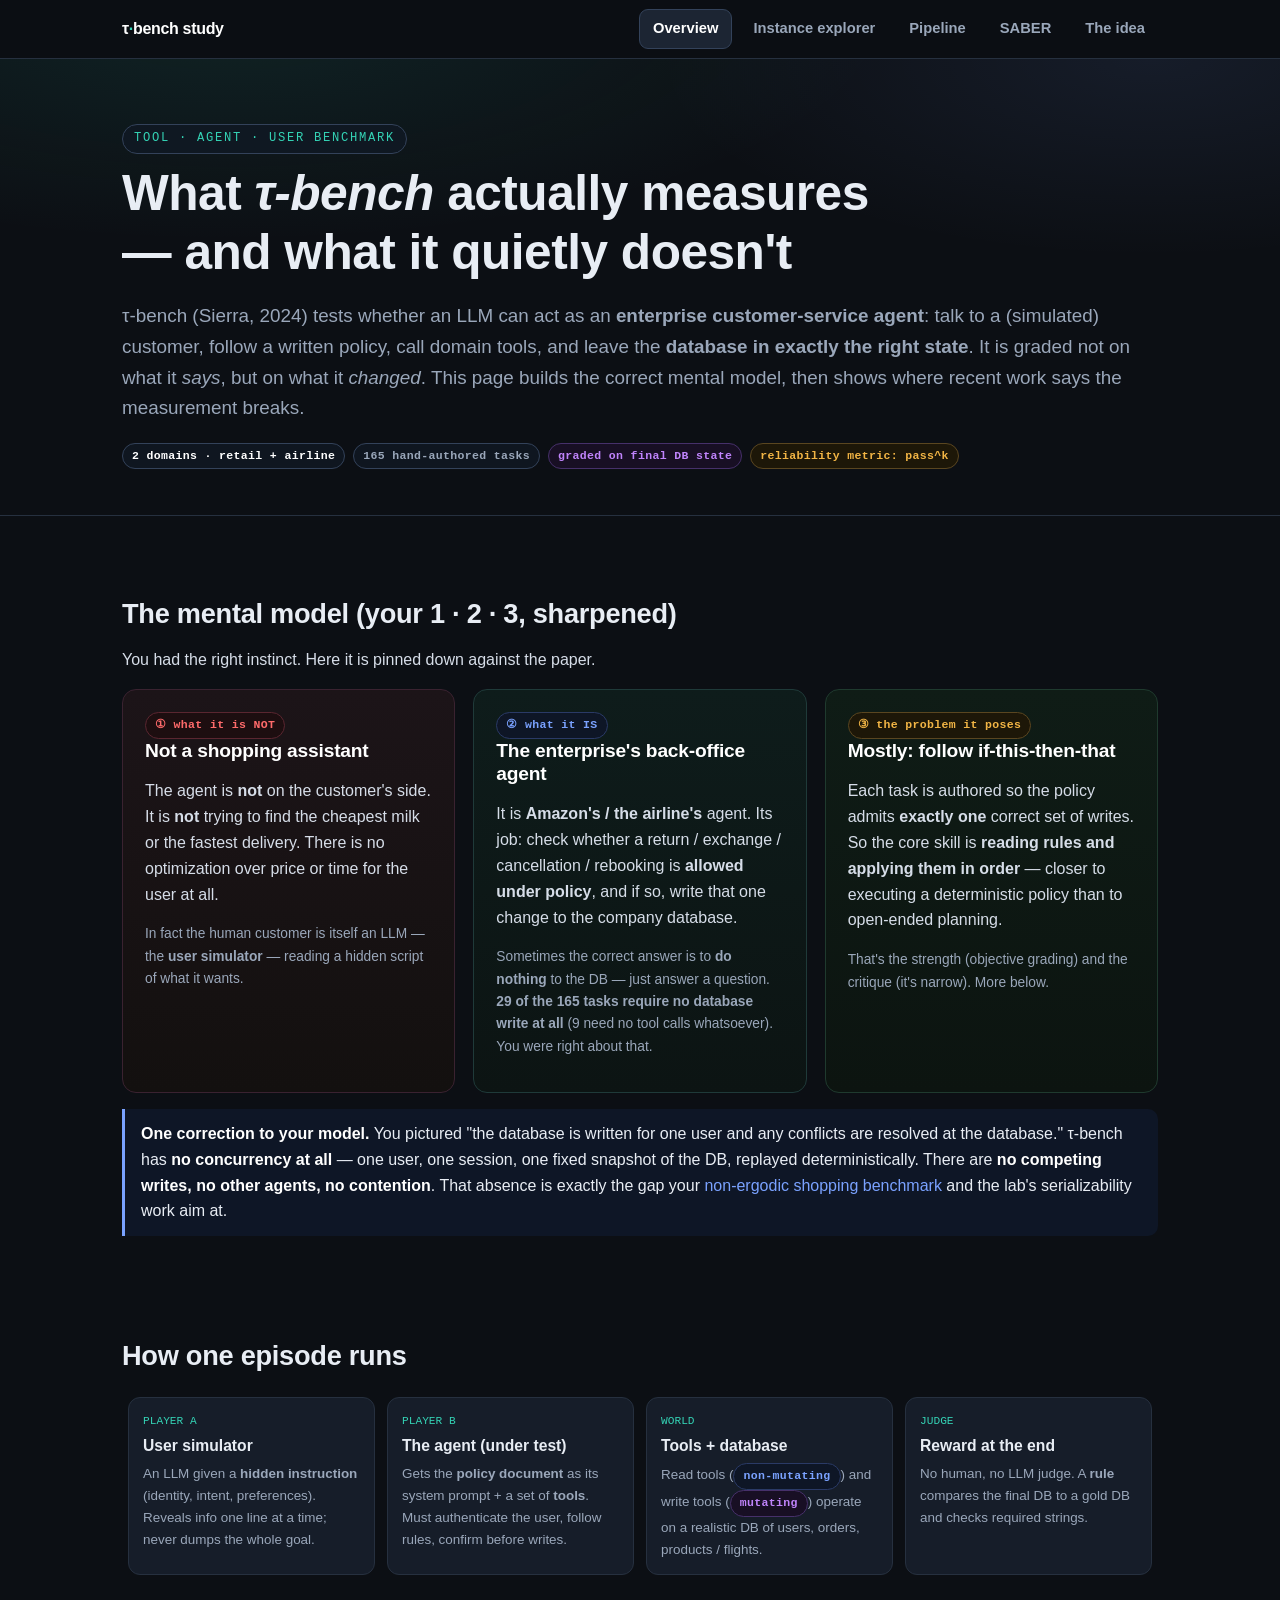
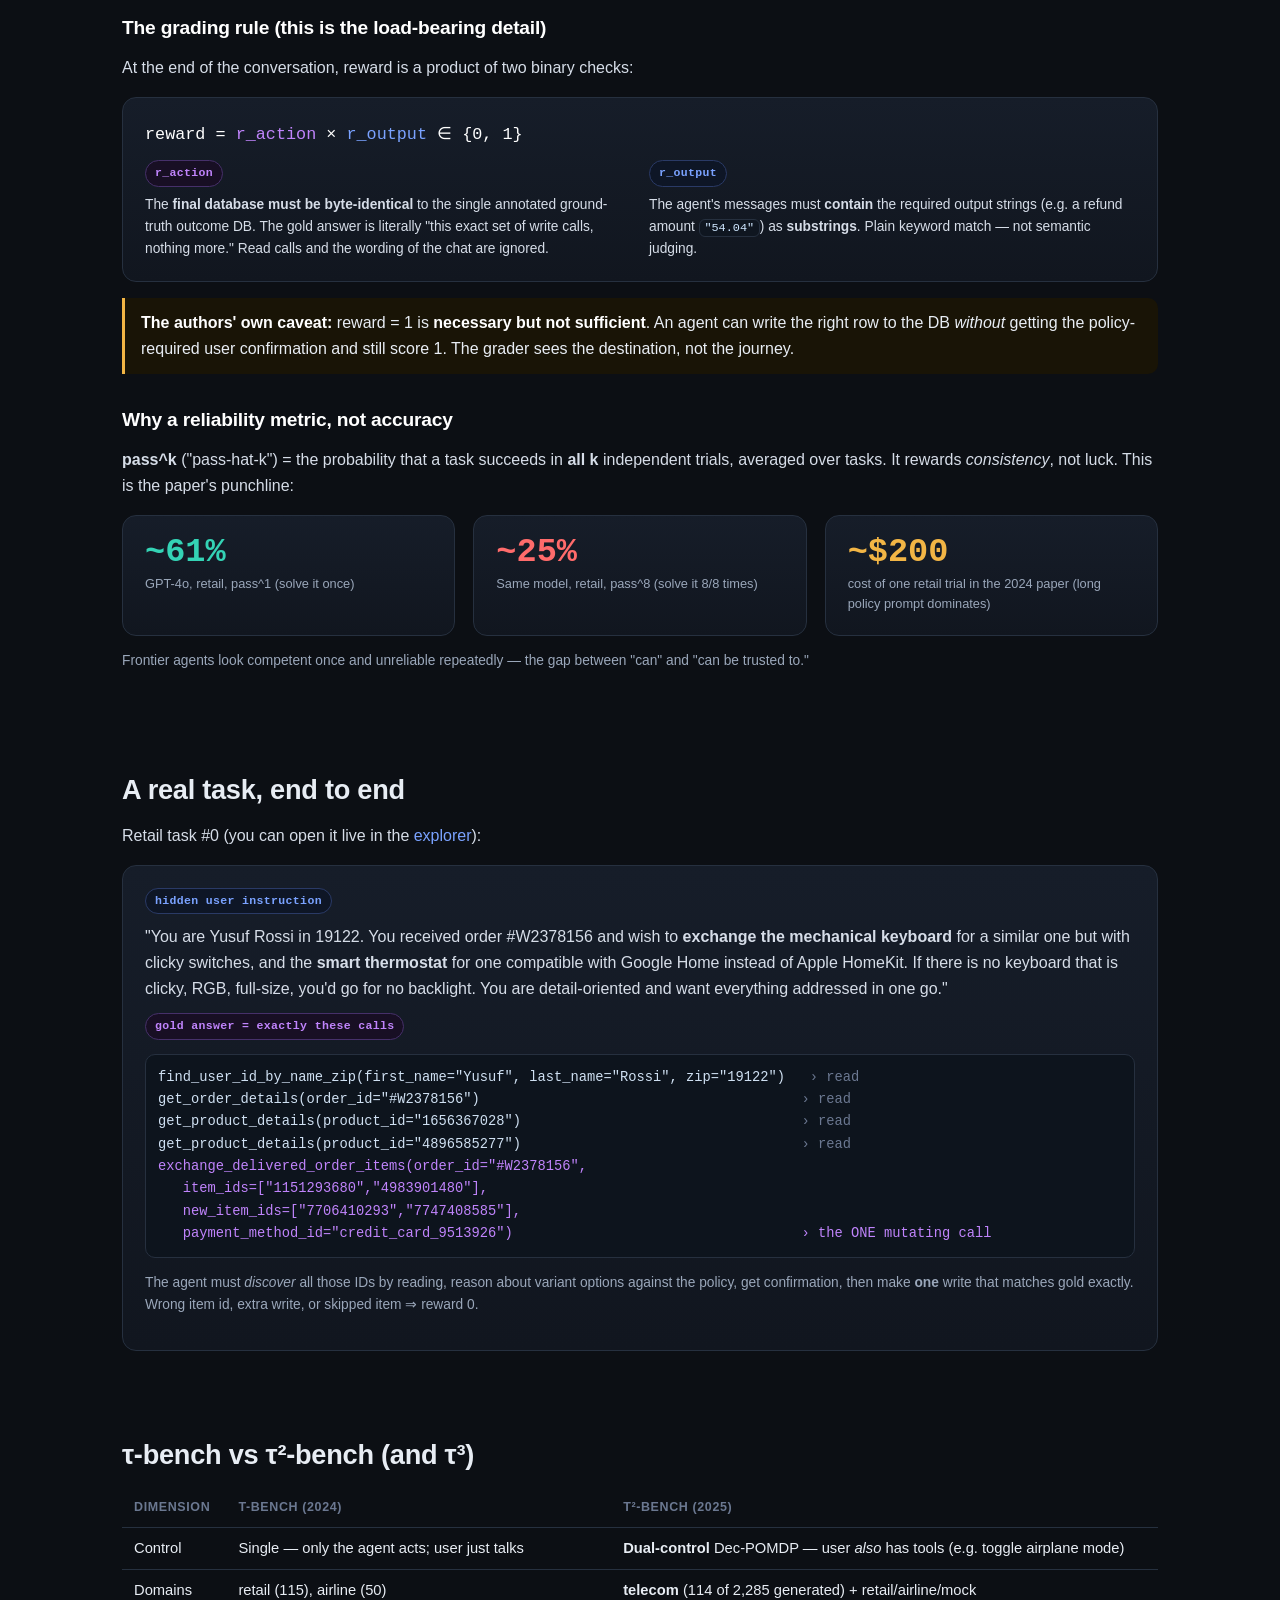
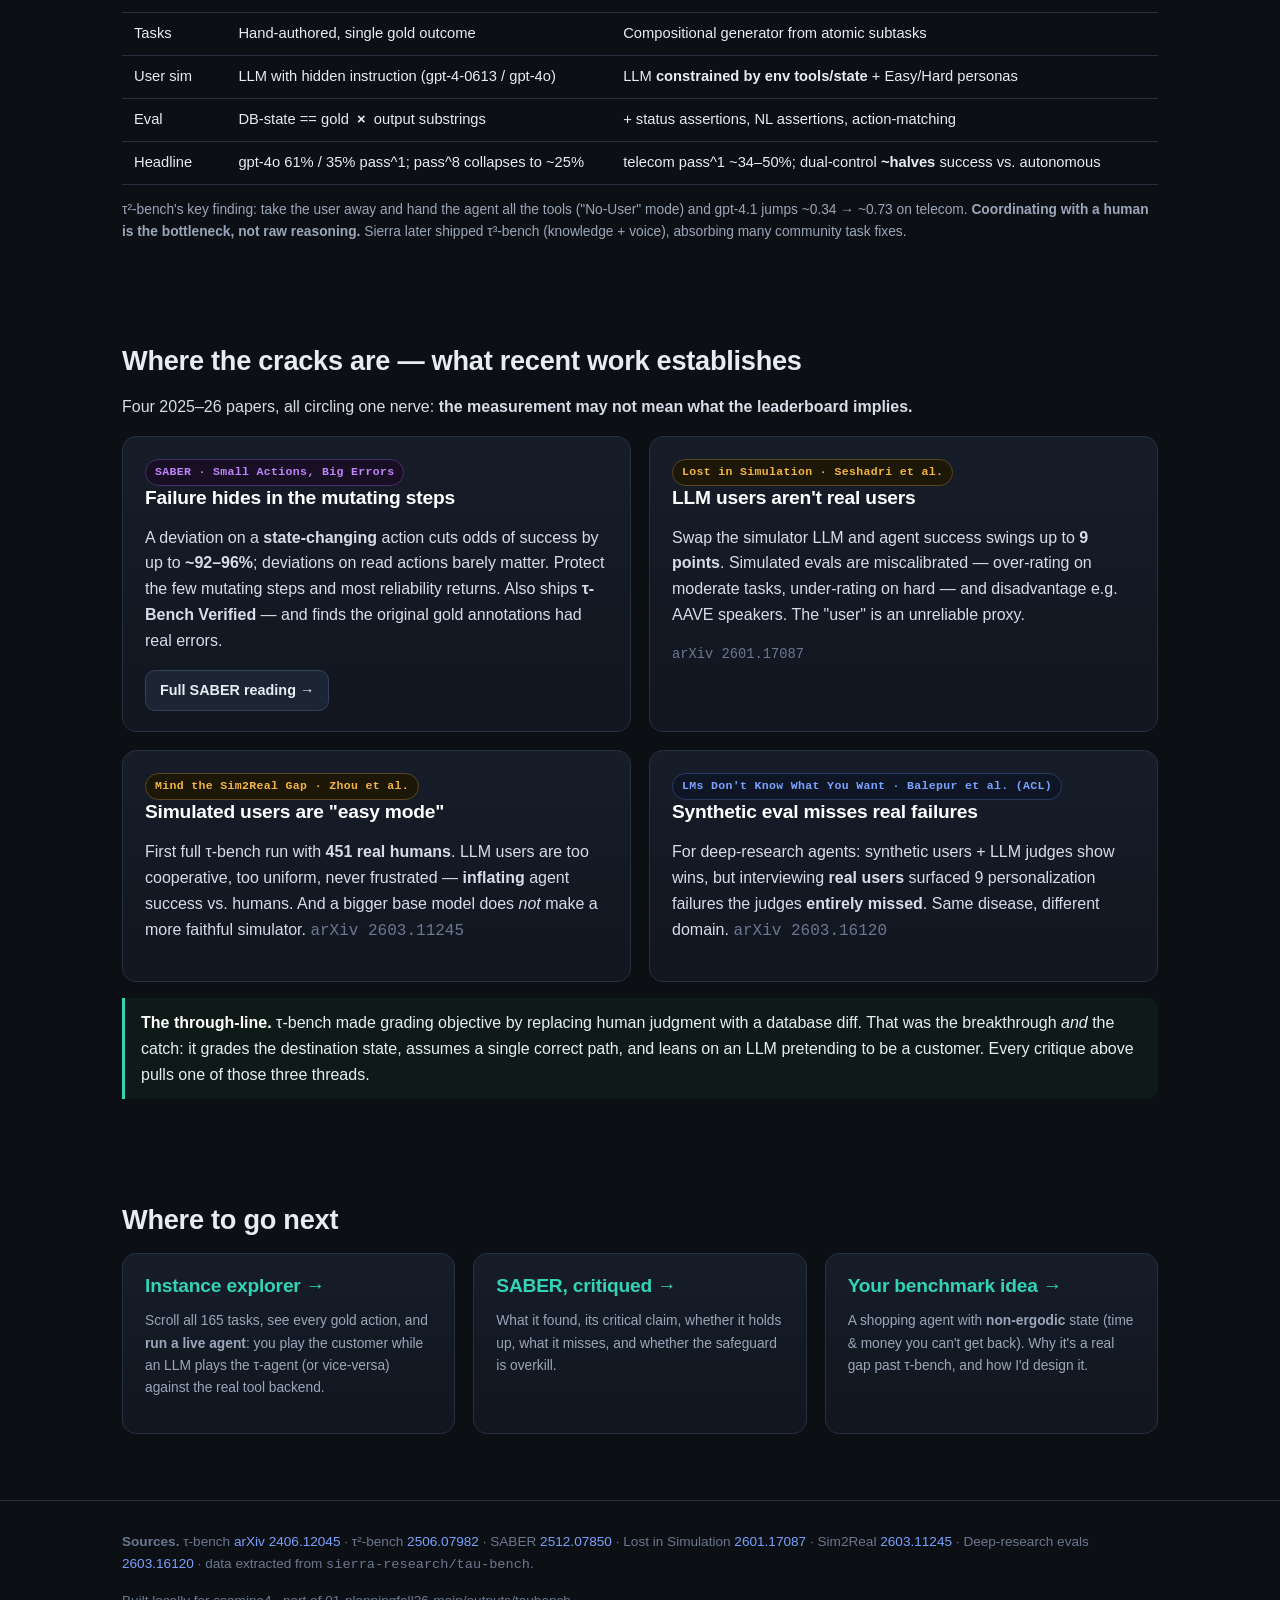
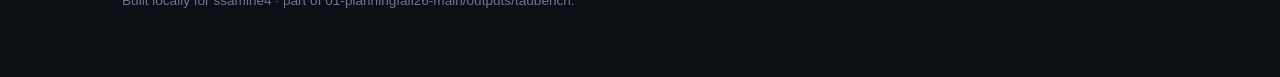
==== index.html @ e4a66155 "tau-bench study site: explainer, instance explorer, pipeline demo, SABER, idea" ====
<!doctype html>
<html lang="en">
<head>
<meta charset="utf-8">
<meta name="viewport" content="width=device-width,initial-scale=1">
<title>τ-bench, explained — Tool-Agent-User interaction</title>
<link rel="stylesheet" href="styles.css">
</head>
<body>
<nav class="top"><div class="wrap">
  <span class="brand">τ<b>·</b>bench study</span>
  <a class="tab active" href="index.html">Overview</a>
  <a class="tab" href="instances.html">Instance explorer</a>
  <a class="tab" href="pipeline.html">Pipeline</a>
  <a class="tab" href="saber.html">SABER</a>
  <a class="tab" href="idea.html">The idea</a>
</div></nav>

<header class="hero"><div class="wrap">
  <span class="kicker">Tool · Agent · User benchmark</span>
  <h1>What <span class="tau">τ-bench</span> actually measures<br>— and what it quietly doesn't</h1>
  <p class="lead">τ-bench (Sierra, 2024) tests whether an LLM can act as an <b>enterprise customer-service agent</b>:
  talk to a (simulated) customer, follow a written policy, call domain tools, and leave the
  <b>database in exactly the right state</b>. It is graded not on what it <em>says</em>, but on what it
  <em>changed</em>. This page builds the correct mental model, then shows where recent work says the
  measurement breaks.</p>
  <div class="pills">
    <span class="badge dom">2 domains · retail + airline</span>
    <span class="badge">165 hand-authored tasks</span>
    <span class="badge mut">graded on final DB state</span>
    <span class="badge warn">reliability metric: pass^k</span>
  </div>
</div></header>

<main class="wrap">

<!-- ============ MENTAL MODEL ============ -->
<section>
<h2>The mental model (your 1 · 2 · 3, sharpened)</h2>
<p>You had the right instinct. Here it is pinned down against the paper.</p>

<div class="grid g3">
  <div class="card tint-bad">
    <span class="badge bad">① what it is NOT</span>
    <h3>Not a shopping assistant</h3>
    <p>The agent is <b>not</b> on the customer's side. It is <b>not</b> trying to find the cheapest milk
    or the fastest delivery. There is no optimization over price or time for the user at all.</p>
    <p class="small muted">In fact the human customer is itself an LLM — the <b>user simulator</b> — reading a
    hidden script of what it wants.</p>
  </div>
  <div class="card tint-acc">
    <span class="badge read">② what it IS</span>
    <h3>The enterprise's back-office agent</h3>
    <p>It is <b>Amazon's / the airline's</b> agent. Its job: check whether a return / exchange / cancellation /
    rebooking is <b>allowed under policy</b>, and if so, write that one change to the company database.</p>
    <p class="small muted">Sometimes the correct answer is to <b>do nothing</b> to the DB — just answer a
    question. <b>29 of the 165 tasks require no database write at all</b> (9 need no tool calls whatsoever).
    You were right about that.</p>
  </div>
  <div class="card tint-good">
    <span class="badge warn">③ the problem it poses</span>
    <h3>Mostly: follow if-this-then-that</h3>
    <p>Each task is authored so the policy admits <b>exactly one</b> correct set of writes. So the core
    skill is <b>reading rules and applying them in order</b> — closer to executing a deterministic
    policy than to open-ended planning.</p>
    <p class="small muted">That's the strength (objective grading) and the critique (it's narrow). More below.</p>
  </div>
</div>

<div class="note blue">
  <b>One correction to your model.</b> You pictured "the database is written for one user and any conflicts
  are resolved at the database." τ-bench has <b>no concurrency at all</b> — one user, one session, one
  fixed snapshot of the DB, replayed deterministically. There are <b>no competing writes, no other agents,
  no contention</b>. That absence is exactly the gap your <a href="idea.html">non-ergodic shopping benchmark</a>
  and the lab's serializability work aim at.
</div>
</section>

<!-- ============ HOW IT WORKS ============ -->
<section>
<h2>How one episode runs</h2>
<div class="flow">
  <div class="step"><div class="n">PLAYER A</div><h4>User simulator</h4>
    <p>An LLM given a <b>hidden instruction</b> (identity, intent, preferences). Reveals info one line at a
    time; never dumps the whole goal.</p></div>
  <div class="step"><div class="n">PLAYER B</div><h4>The agent (under test)</h4>
    <p>Gets the <b>policy document</b> as its system prompt + a set of <b>tools</b>. Must authenticate the
    user, follow rules, confirm before writes.</p></div>
  <div class="step"><div class="n">WORLD</div><h4>Tools + database</h4>
    <p>Read tools (<span class="badge read">non-mutating</span>) and write tools
    (<span class="badge mut">mutating</span>) operate on a realistic DB of users, orders, products / flights.</p></div>
  <div class="step"><div class="n">JUDGE</div><h4>Reward at the end</h4>
    <p>No human, no LLM judge. A <b>rule</b> compares the final DB to a gold DB and checks required strings.</p></div>
</div>

<h3>The grading rule (this is the load-bearing detail)</h3>
<p>At the end of the conversation, reward is a product of two binary checks:</p>
<div class="card" style="margin:14px 0">
  <p class="mono" style="font-size:1.05rem;color:#fff;margin:.2em 0">
    reward&nbsp;=&nbsp;<span style="color:var(--mut)">r_action</span>&nbsp;×&nbsp;<span style="color:var(--acc2)">r_output</span>&nbsp;∈&nbsp;{0,&nbsp;1}</p>
  <div class="grid g2" style="margin-top:10px">
    <div><span class="badge mut">r_action</span><p class="small" style="margin:.5em 0 0">The <b>final database must be byte-identical</b> to the single annotated
      ground-truth outcome DB. The gold answer is literally "this exact set of write calls, nothing more."
      Read calls and the wording of the chat are ignored.</p></div>
    <div><span class="badge read">r_output</span><p class="small" style="margin:.5em 0 0">The agent's messages must <b>contain</b> the required output strings
      (e.g. a refund amount <code>"54.04"</code>) as <b>substrings</b>. Plain keyword match — not semantic judging.</p></div>
  </div>
</div>
<div class="note warn"><b>The authors' own caveat:</b> reward&nbsp;=&nbsp;1 is <b>necessary but not sufficient</b>.
An agent can write the right row to the DB <em>without</em> getting the policy-required user confirmation and
still score 1. The grader sees the destination, not the journey.</div>

<h3>Why a reliability metric, not accuracy</h3>
<p><b>pass^k</b> ("pass-hat-k") = the probability that a task succeeds in <b>all k</b> independent trials,
averaged over tasks. It rewards <em>consistency</em>, not luck. This is the paper's punchline:</p>
<div class="grid g3">
  <div class="card"><div class="stat acc">~61%</div><div class="stat-l">GPT-4o, retail, pass^1 (solve it once)</div></div>
  <div class="card"><div class="stat bad">~25%</div><div class="stat-l">Same model, retail, pass^8 (solve it 8/8 times)</div></div>
  <div class="card"><div class="stat warn">~$200</div><div class="stat-l">cost of one retail trial in the 2024 paper (long policy prompt dominates)</div></div>
</div>
<p class="small muted">Frontier agents look competent once and unreliable repeatedly — the gap between
"can" and "can be trusted to."</p>
</section>

<!-- ============ WORKED EXAMPLE ============ -->
<section>
<h2>A real task, end to end</h2>
<p>Retail task #0 (you can open it live in the <a href="instances.html">explorer</a>):</p>
<div class="card">
  <span class="badge read">hidden user instruction</span>
  <p style="margin:.6em 0">"You are Yusuf Rossi in 19122. You received order #W2378156 and wish to <b>exchange the mechanical
  keyboard</b> for a similar one but with clicky switches, and the <b>smart thermostat</b> for one compatible
  with Google Home instead of Apple HomeKit. If there is no keyboard that is clicky, RGB, full-size, you'd go
  for no backlight. You are detail-oriented and want everything addressed in one go."</p>
  <span class="badge mut">gold answer = exactly these calls</span>
  <pre class="mono small" style="background:#0d141d;border:1px solid var(--line);border-radius:10px;padding:12px;overflow:auto;color:#cfe0f2">find_user_id_by_name_zip(first_name="Yusuf", last_name="Rossi", zip="19122")   <span class="faint">› read</span>
get_order_details(order_id="#W2378156")                                       <span class="faint">› read</span>
get_product_details(product_id="1656367028")                                  <span class="faint">› read</span>
get_product_details(product_id="4896585277")                                  <span class="faint">› read</span>
<span style="color:var(--mut)">exchange_delivered_order_items(order_id="#W2378156",
   item_ids=["1151293680","4983901480"],
   new_item_ids=["7706410293","7747408585"],
   payment_method_id="credit_card_9513926")                                   › the ONE mutating call</span></pre>
  <p class="small muted">The agent must <em>discover</em> all those IDs by reading, reason about variant
  options against the policy, get confirmation, then make <b>one</b> write that matches gold exactly. Wrong
  item id, extra write, or skipped item ⇒ reward 0.</p>
</div>
</section>

<!-- ============ tau vs tau2 ============ -->
<section>
<h2>τ-bench vs τ²-bench (and τ³)</h2>
<table>
<thead><tr><th>Dimension</th><th>τ-bench (2024)</th><th>τ²-bench (2025)</th></tr></thead>
<tbody>
<tr><td>Control</td><td>Single — only the agent acts; user just talks</td><td><b>Dual-control</b> Dec-POMDP — user <em>also</em> has tools (e.g. toggle airplane mode)</td></tr>
<tr><td>Domains</td><td>retail (115), airline (50)</td><td><b>telecom</b> (114 of 2,285 generated) + retail/airline/mock</td></tr>
<tr><td>Tasks</td><td>Hand-authored, single gold outcome</td><td>Compositional generator from atomic subtasks</td></tr>
<tr><td>User sim</td><td>LLM with hidden instruction (gpt-4-0613 / gpt-4o)</td><td>LLM <b>constrained by env tools/state</b> + Easy/Hard personas</td></tr>
<tr><td>Eval</td><td>DB-state == gold &nbsp;<b>×</b>&nbsp; output substrings</td><td>+ status assertions, NL assertions, action-matching</td></tr>
<tr><td>Headline</td><td>gpt-4o 61% / 35% pass^1; pass^8 collapses to ~25%</td><td>telecom pass^1 ~34–50%; dual-control <b>~halves</b> success vs. autonomous</td></tr>
</tbody></table>
<p class="small muted">τ²-bench's key finding: take the user away and hand the agent all the tools ("No-User"
mode) and gpt-4.1 jumps ~0.34 → ~0.73 on telecom. <b>Coordinating with a human is the bottleneck, not raw
reasoning.</b> Sierra later shipped τ³-bench (knowledge + voice), absorbing many community task fixes.</p>
</section>

<!-- ============ CRACKS ============ -->
<section>
<h2>Where the cracks are — what recent work establishes</h2>
<p>Four 2025–26 papers, all circling one nerve: <b>the measurement may not mean what the leaderboard implies.</b></p>

<div class="grid g2">
  <div class="card">
    <span class="badge mut">SABER · Small Actions, Big Errors</span>
    <h3>Failure hides in the mutating steps</h3>
    <p>A deviation on a <b>state-changing</b> action cuts odds of success by up to <b>~92–96%</b>; deviations
    on read actions barely matter. Protect the few mutating steps and most reliability returns. Also ships
    <b>τ-Bench Verified</b> — and finds the original gold annotations had real errors.</p>
    <a class="btn" href="saber.html">Full SABER reading →</a>
  </div>
  <div class="card">
    <span class="badge warn">Lost in Simulation · Seshadri et al.</span>
    <h3>LLM users aren't real users</h3>
    <p>Swap the simulator LLM and agent success swings up to <b>9 points</b>. Simulated evals are
    miscalibrated — over-rating on moderate tasks, under-rating on hard — and disadvantage e.g. AAVE speakers.
    The "user" is an unreliable proxy.</p>
    <p class="small faint mono">arXiv 2601.17087</p>
  </div>
  <div class="card">
    <span class="badge warn">Mind the Sim2Real Gap · Zhou et al.</span>
    <h3>Simulated users are "easy mode"</h3>
    <p>First full τ-bench run with <b>451 real humans</b>. LLM users are too cooperative, too uniform, never
    frustrated — <b>inflating</b> agent success vs. humans. And a bigger base model does <em>not</em> make a
    more faithful simulator. <span class="faint mono">arXiv 2603.11245</span></p>
  </div>
  <div class="card">
    <span class="badge read">LMs Don't Know What You Want · Balepur et al. (ACL)</span>
    <h3>Synthetic eval misses real failures</h3>
    <p>For deep-research agents: synthetic users + LLM judges show wins, but interviewing <b>real users</b>
    surfaced 9 personalization failures the judges <b>entirely missed</b>. Same disease, different domain.
    <span class="faint mono">arXiv 2603.16120</span></p>
  </div>
</div>

<div class="note">
  <b>The through-line.</b> τ-bench made grading objective by replacing human judgment with a database diff.
  That was the breakthrough <em>and</em> the catch: it grades the destination state, assumes a single correct
  path, and leans on an LLM pretending to be a customer. Every critique above pulls one of those three threads.
</div>
</section>

<section>
<h2>Where to go next</h2>
<div class="grid g3">
  <a class="card" href="instances.html" style="text-decoration:none"><h3 style="color:var(--acc)">Instance explorer →</h3>
    <p class="small muted">Scroll all 165 tasks, see every gold action, and <b>run a live agent</b>: you play the
    customer while an LLM plays the τ-agent (or vice-versa) against the real tool backend.</p></a>
  <a class="card" href="saber.html" style="text-decoration:none"><h3 style="color:var(--acc)">SABER, critiqued →</h3>
    <p class="small muted">What it found, its critical claim, whether it holds up, what it misses, and whether
    the safeguard is overkill.</p></a>
  <a class="card" href="idea.html" style="text-decoration:none"><h3 style="color:var(--acc)">Your benchmark idea →</h3>
    <p class="small muted">A shopping agent with <b>non-ergodic</b> state (time & money you can't get back).
    Why it's a real gap past τ-bench, and how I'd design it.</p></a>
</div>
</section>

</main>

<footer><div class="wrap">
  <b>Sources.</b> τ-bench <a href="https://arxiv.org/abs/2406.12045">arXiv 2406.12045</a> ·
  τ²-bench <a href="https://arxiv.org/abs/2506.07982">2506.07982</a> ·
  SABER <a href="https://arxiv.org/abs/2512.07850">2512.07850</a> ·
  Lost in Simulation <a href="https://arxiv.org/abs/2601.17087">2601.17087</a> ·
  Sim2Real <a href="https://arxiv.org/abs/2603.11245">2603.11245</a> ·
  Deep-research evals <a href="https://arxiv.org/abs/2603.16120">2603.16120</a> ·
  data extracted from <span class="mono">sierra-research/tau-bench</span>.
  <p class="faint">Built locally for ssamine4 · part of 01-planningfall26-main/outputs/taubench.</p>
</div></footer>
</body>
</html>
---- styles.css ----
/* τ-bench study — shared styles */
:root{
  --bg:#0c0f14; --bg2:#11161f; --panel:#161d29; --panel2:#1c2533;
  --line:#26303f; --line2:#33425a;
  --ink:#e8edf4; --muted:#9aa7ba; --faint:#6b7891;
  --acc:#34d3b5;      /* teal */
  --acc2:#7aa2ff;     /* blue */
  --warn:#f2b545;     /* amber */
  --bad:#ff6b6b;      /* red */
  --good:#46d17f;     /* green */
  --mut:#c084fc;      /* purple = mutating */
  --radius:14px; --mono:"SF Mono",ui-monospace,"JetBrains Mono",Menlo,Consolas,monospace;
  --sans:-apple-system,BlinkMacSystemFont,"Segoe UI",Inter,Roboto,Helvetica,Arial,sans-serif;
}
*{box-sizing:border-box}
html{scroll-behavior:smooth}
body{margin:0;background:var(--bg);color:var(--ink);font-family:var(--sans);
  line-height:1.62;font-size:16px;-webkit-font-smoothing:antialiased}
.wrap{max-width:1080px;margin:0 auto;padding:0 22px}
a{color:var(--acc2);text-decoration:none}
a:hover{text-decoration:underline}
h1,h2,h3{line-height:1.2;font-weight:680;letter-spacing:-.01em}
h1{font-size:clamp(2rem,4.5vw,3.1rem);margin:.2em 0 .3em}
h2{font-size:1.7rem;margin:2.4em 0 .6em;padding-top:.4em}
h3{font-size:1.2rem;margin:1.8em 0 .4em;color:#fff}
p{color:#d6dde8}
hr{border:none;border-top:1px solid var(--line);margin:2.4em 0}
code{font-family:var(--mono);font-size:.86em;background:#0f1620;border:1px solid var(--line);
  padding:.08em .4em;border-radius:6px;color:#cfe7ff}
.small{font-size:.86rem}
.muted{color:var(--muted)}
.faint{color:var(--faint)}

/* top nav */
nav.top{position:sticky;top:0;z-index:50;background:rgba(12,15,20,.82);
  backdrop-filter:blur(12px);border-bottom:1px solid var(--line)}
nav.top .wrap{display:flex;align-items:center;gap:8px;height:58px}
nav.top .brand{font-weight:700;color:#fff;margin-right:auto;letter-spacing:-.02em}
nav.top .brand b{color:var(--acc)}
nav.top a.tab{padding:7px 13px;border-radius:9px;color:var(--muted);font-size:.92rem;font-weight:550}
nav.top a.tab:hover{background:var(--panel);color:var(--ink);text-decoration:none}
nav.top a.tab.active{background:var(--panel2);color:#fff;border:1px solid var(--line2)}

/* hero */
.hero{padding:64px 0 36px;border-bottom:1px solid var(--line);
  background:radial-gradient(1100px 380px at 18% -10%,rgba(52,211,181,.10),transparent 60%),
             radial-gradient(900px 360px at 90% 0%,rgba(122,162,255,.09),transparent 55%)}
.kicker{display:inline-block;font-family:var(--mono);font-size:.76rem;letter-spacing:.14em;
  text-transform:uppercase;color:var(--acc);border:1px solid var(--line2);
  padding:4px 11px;border-radius:999px;background:#0f1822}
.lead{font-size:1.18rem;color:var(--muted);max-width:none}
.tau{font-style:italic}

/* layout helpers */
section{padding:6px 0}
.grid{display:grid;gap:18px}
.g2{grid-template-columns:1fr 1fr}
.g3{grid-template-columns:1fr 1fr 1fr}
@media(max-width:820px){.g2,.g3{grid-template-columns:1fr}}

.card{background:linear-gradient(180deg,var(--panel),var(--bg2));
  border:1px solid var(--line);border-radius:var(--radius);padding:20px 22px}
.card h3{margin-top:0}
.card.tint-bad{border-color:#3a2230;background:linear-gradient(180deg,#1c1418,#13100f)}
.card.tint-good{border-color:#1f3a2e;background:linear-gradient(180deg,#0f1c16,#0c1410)}
.card.tint-acc{border-color:#1f3a39;background:linear-gradient(180deg,#0e1c1b,#0c1413)}

/* badges */
.badge{display:inline-flex;align-items:center;gap:6px;font-family:var(--mono);font-size:.72rem;
  font-weight:600;padding:3px 9px;border-radius:999px;border:1px solid var(--line2);
  background:#0f1620;color:var(--muted);letter-spacing:.03em;white-space:nowrap}
.badge.mut{color:var(--mut);border-color:#46306a;background:#180f24}
.badge.read{color:var(--acc2);border-color:#2a3a66;background:#0e1626}
.badge.warn{color:var(--warn);border-color:#5a4620;background:#1d1708}
.badge.bad{color:var(--bad);border-color:#5a2630;background:#1d0e10}
.badge.good{color:var(--good);border-color:#1f5a3a;background:#0c1a12}
.badge.dom{color:#fff;border-color:var(--line2)}

/* tables */
table{width:100%;border-collapse:collapse;margin:14px 0;font-size:.92rem}
th,td{text-align:left;padding:9px 12px;border-bottom:1px solid var(--line)}
th{color:var(--faint);font-weight:600;font-size:.78rem;text-transform:uppercase;letter-spacing:.05em}
tbody tr:hover{background:#0f151e}
td.num{font-family:var(--mono);text-align:right}

/* callouts */
.note{border-left:3px solid var(--acc);background:#0e1a18;padding:12px 16px;border-radius:0 10px 10px 0;margin:16px 0}
.note.bad{border-color:var(--bad);background:#1a1012}
.note.warn{border-color:var(--warn);background:#191406}
.note.blue{border-color:var(--acc2);background:#0e1626}
.note b{color:#fff}

/* flow diagram */
.flow{display:flex;align-items:stretch;gap:0;flex-wrap:wrap;margin:18px 0}
.flow .step{flex:1;min-width:150px;background:var(--panel);border:1px solid var(--line);
  border-radius:12px;padding:14px;position:relative;margin:6px}
.flow .step .n{font-family:var(--mono);font-size:.7rem;color:var(--acc)}
.flow .step h4{margin:.2em 0 .3em;font-size:.98rem}
.flow .step p{margin:0;font-size:.84rem;color:var(--muted)}

/* pills row */
.pills{display:flex;gap:8px;flex-wrap:wrap;margin:10px 0}

/* big stat */
.stat{font-family:var(--mono);font-size:2.1rem;font-weight:700;color:#fff;line-height:1}
.stat.acc{color:var(--acc)} .stat.bad{color:var(--bad)} .stat.warn{color:var(--warn)}
.stat-l{font-size:.8rem;color:var(--muted);margin-top:4px}

/* footer */
footer{border-top:1px solid var(--line);margin-top:60px;padding:30px 0 60px;color:var(--faint);font-size:.85rem}

/* utility */
.mono{font-family:var(--mono)}
.tag-row{display:flex;gap:6px;flex-wrap:wrap}
.btn{display:inline-flex;align-items:center;gap:7px;cursor:pointer;border:1px solid var(--line2);
  background:var(--panel2);color:var(--ink);padding:8px 14px;border-radius:10px;font-size:.9rem;
  font-weight:560;font-family:var(--sans)}
.btn:hover{background:#243049;text-decoration:none}
.btn.primary{background:var(--acc);color:#04110d;border-color:var(--acc)}
.btn.primary:hover{background:#46e6c6}
.btn:disabled{opacity:.45;cursor:not-allowed}
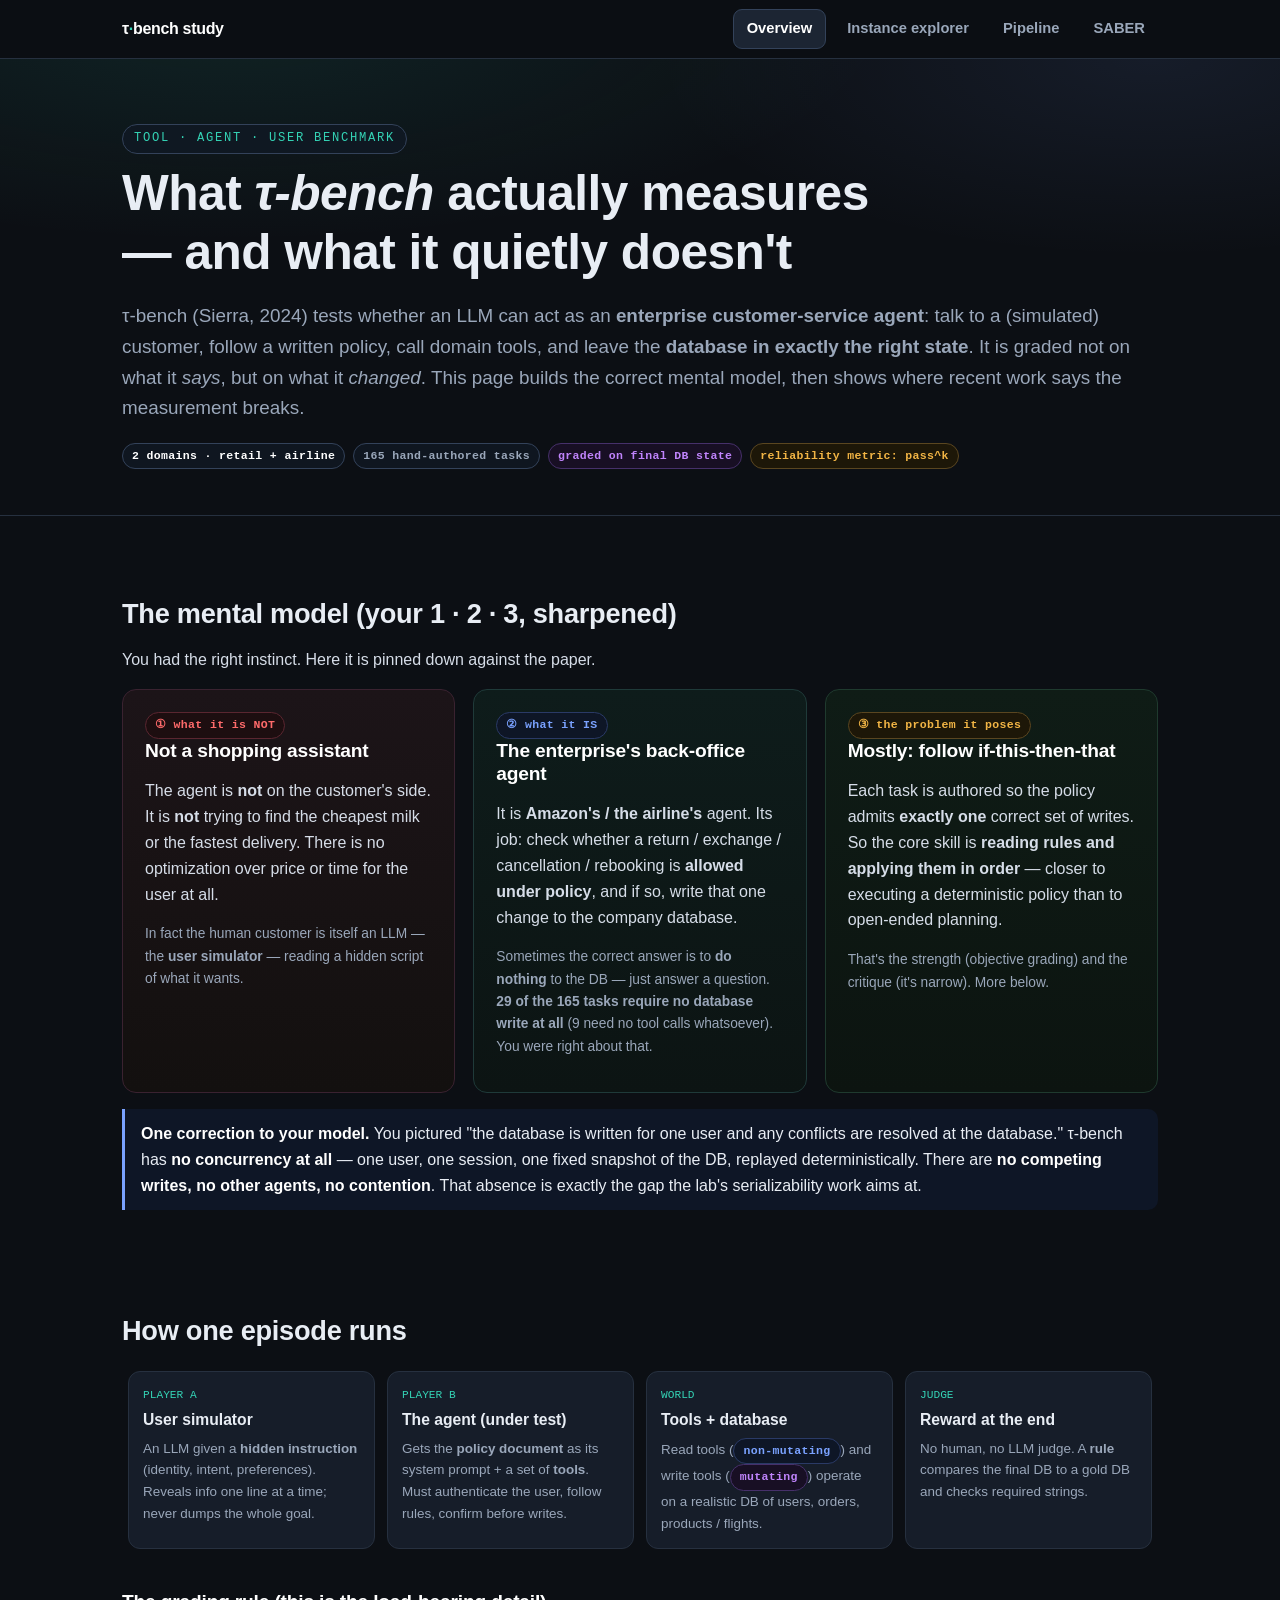
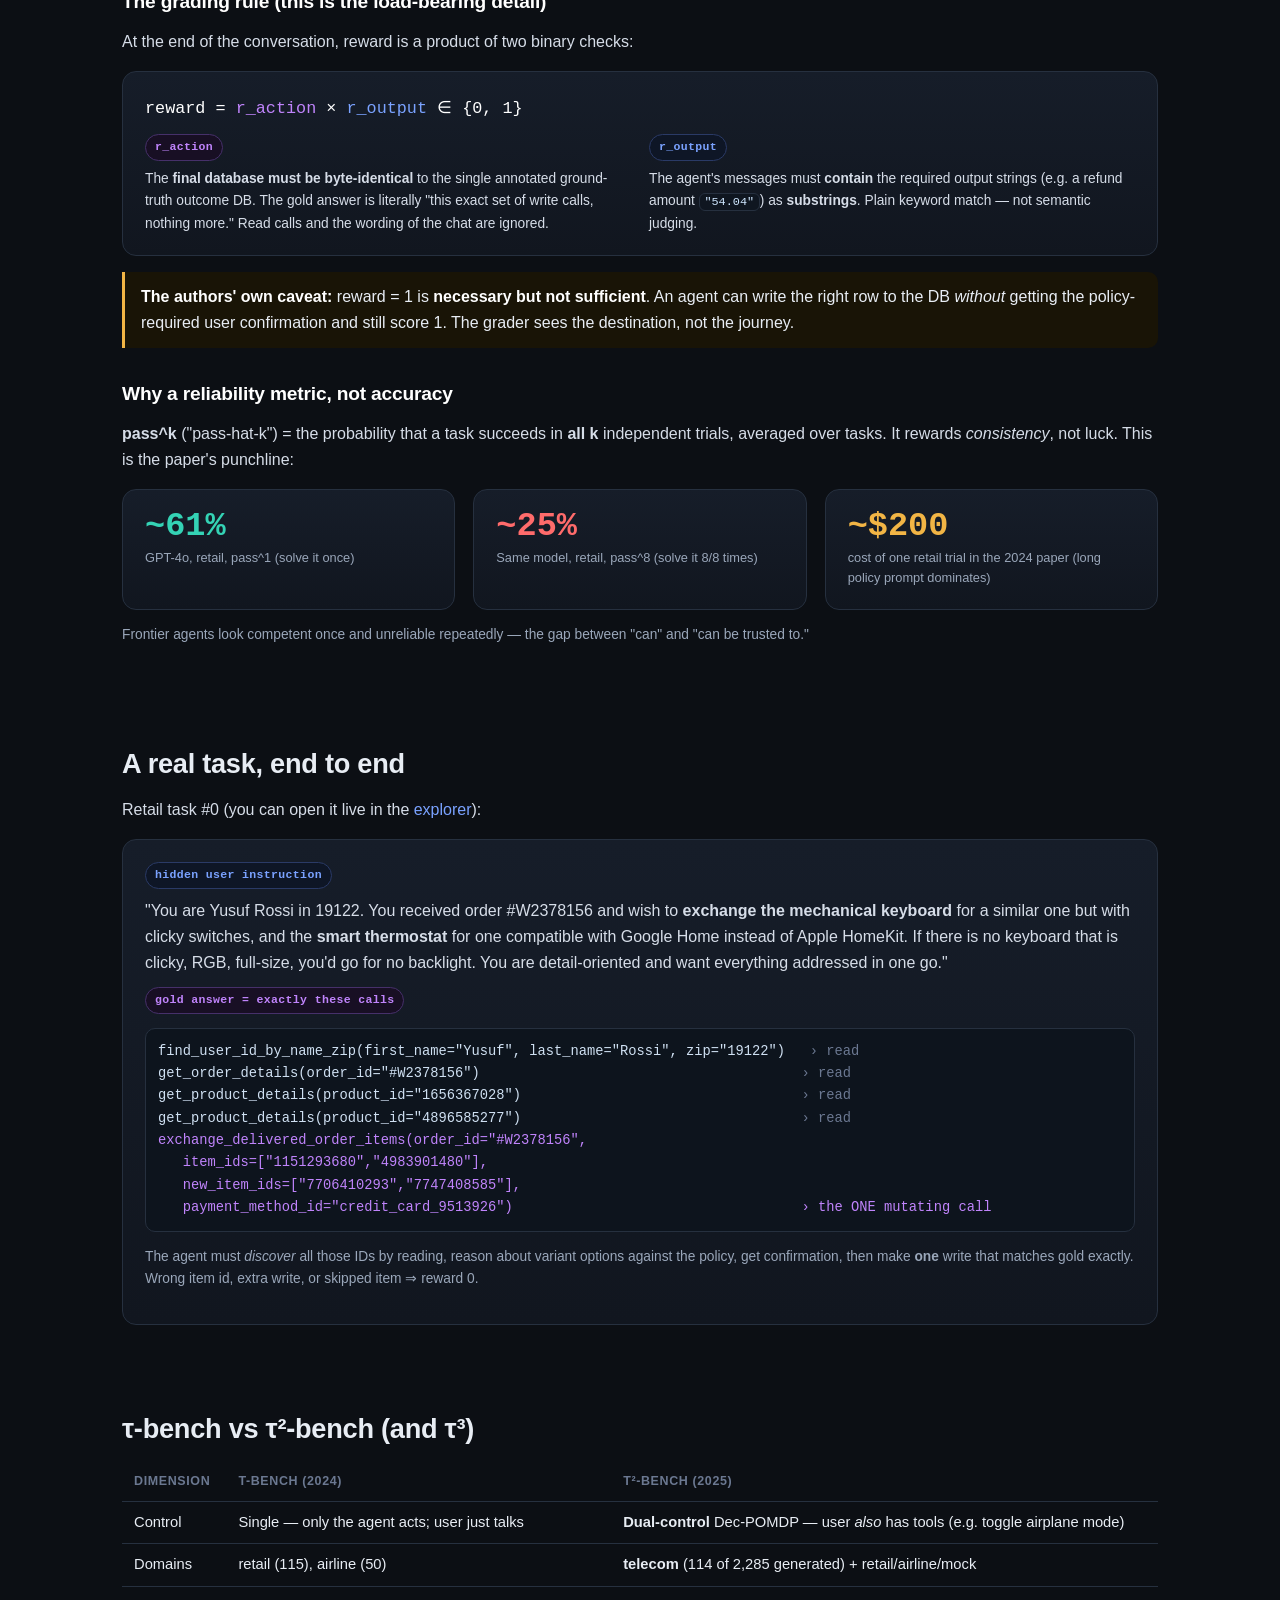
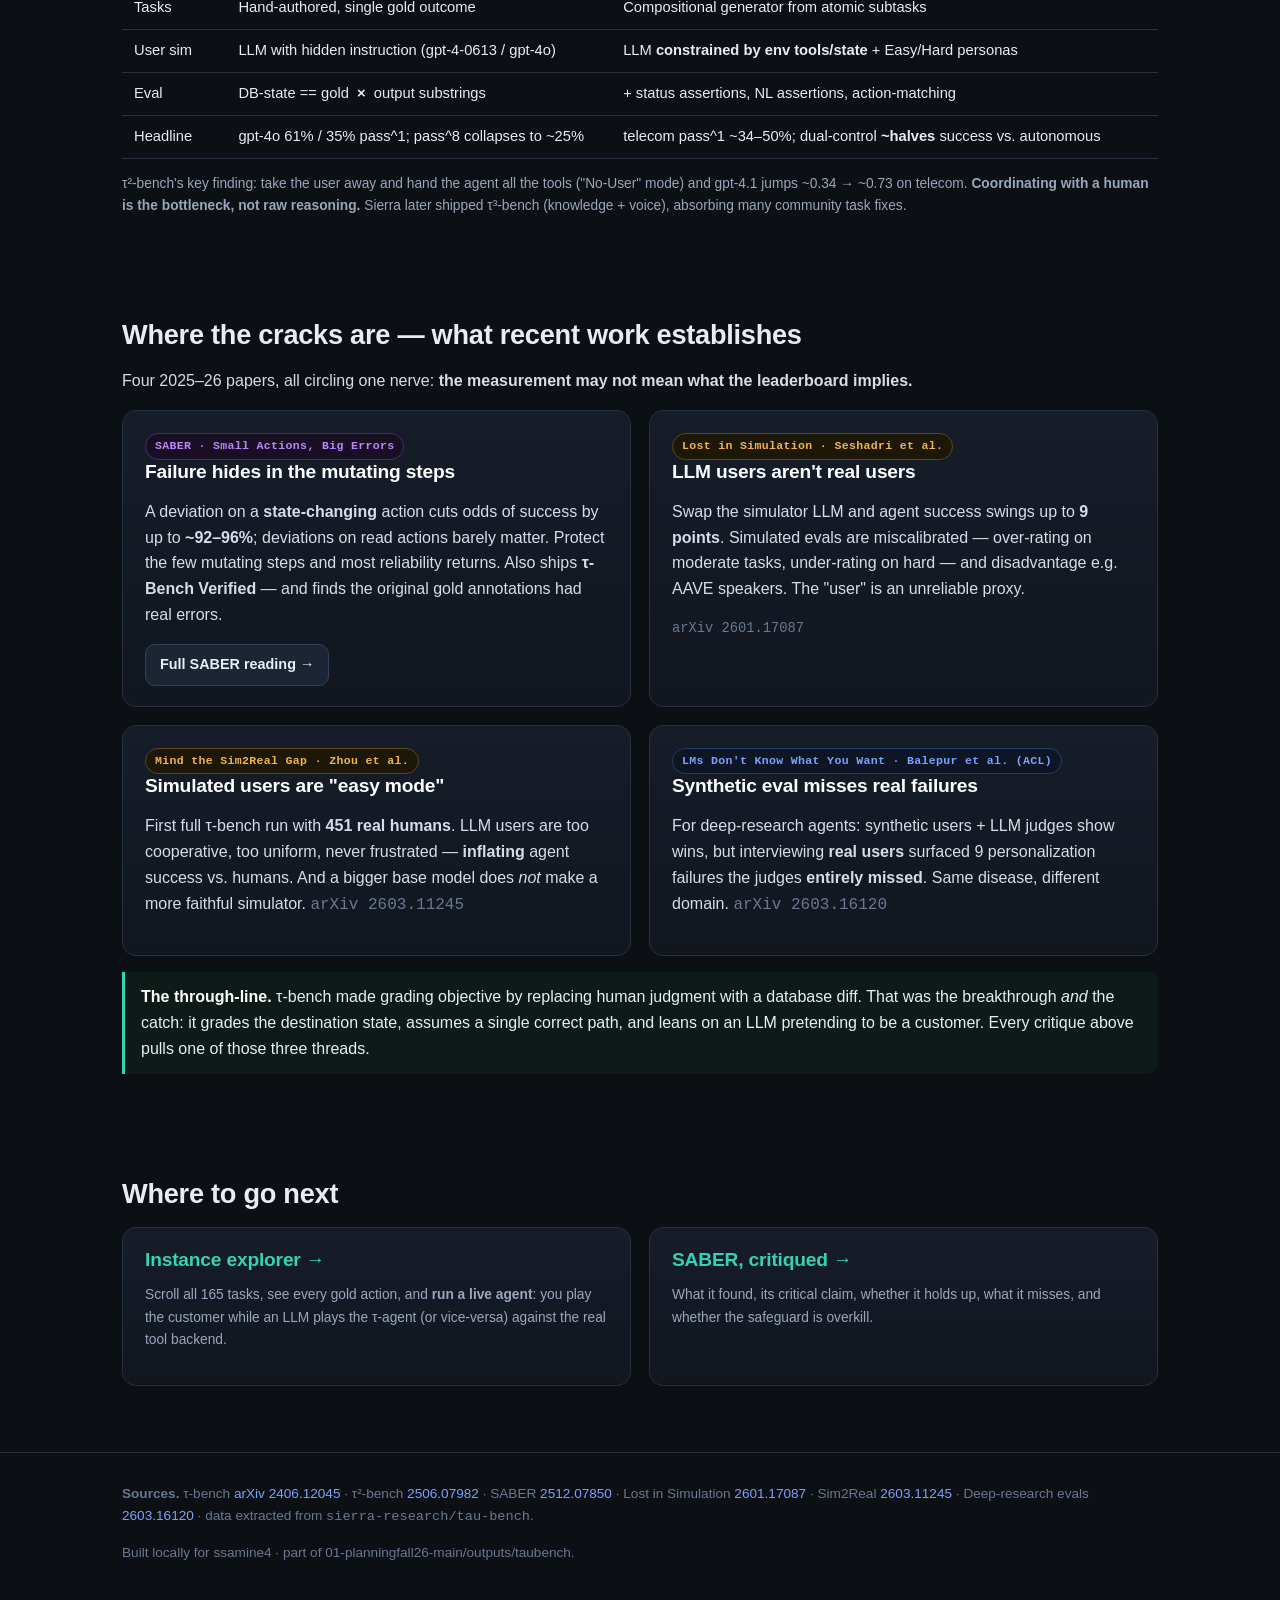
==== commit ea3b69b4: "Remove the benchmark idea page and all references to it" ====
--- a/index.html
+++ b/index.html
@@ -13,7 +13,6 @@
   <a class="tab" href="instances.html">Instance explorer</a>
   <a class="tab" href="pipeline.html">Pipeline</a>
   <a class="tab" href="saber.html">SABER</a>
-  <a class="tab" href="idea.html">The idea</a>
 </div></nav>
 
 <header class="hero"><div class="wrap">
@@ -71,8 +70,7 @@
   <b>One correction to your model.</b> You pictured "the database is written for one user and any conflicts
   are resolved at the database." τ-bench has <b>no concurrency at all</b> — one user, one session, one
   fixed snapshot of the DB, replayed deterministically. There are <b>no competing writes, no other agents,
-  no contention</b>. That absence is exactly the gap your <a href="idea.html">non-ergodic shopping benchmark</a>
-  and the lab's serializability work aim at.
+  no contention</b>. That absence is exactly the gap the lab's serializability work aims at.
 </div>
 </section>
 
@@ -212,16 +210,13 @@
 
 <section>
 <h2>Where to go next</h2>
-<div class="grid g3">
+<div class="grid g2">
   <a class="card" href="instances.html" style="text-decoration:none"><h3 style="color:var(--acc)">Instance explorer →</h3>
     <p class="small muted">Scroll all 165 tasks, see every gold action, and <b>run a live agent</b>: you play the
     customer while an LLM plays the τ-agent (or vice-versa) against the real tool backend.</p></a>
   <a class="card" href="saber.html" style="text-decoration:none"><h3 style="color:var(--acc)">SABER, critiqued →</h3>
     <p class="small muted">What it found, its critical claim, whether it holds up, what it misses, and whether
     the safeguard is overkill.</p></a>
-  <a class="card" href="idea.html" style="text-decoration:none"><h3 style="color:var(--acc)">Your benchmark idea →</h3>
-    <p class="small muted">A shopping agent with <b>non-ergodic</b> state (time & money you can't get back).
-    Why it's a real gap past τ-bench, and how I'd design it.</p></a>
 </div>
 </section>
 
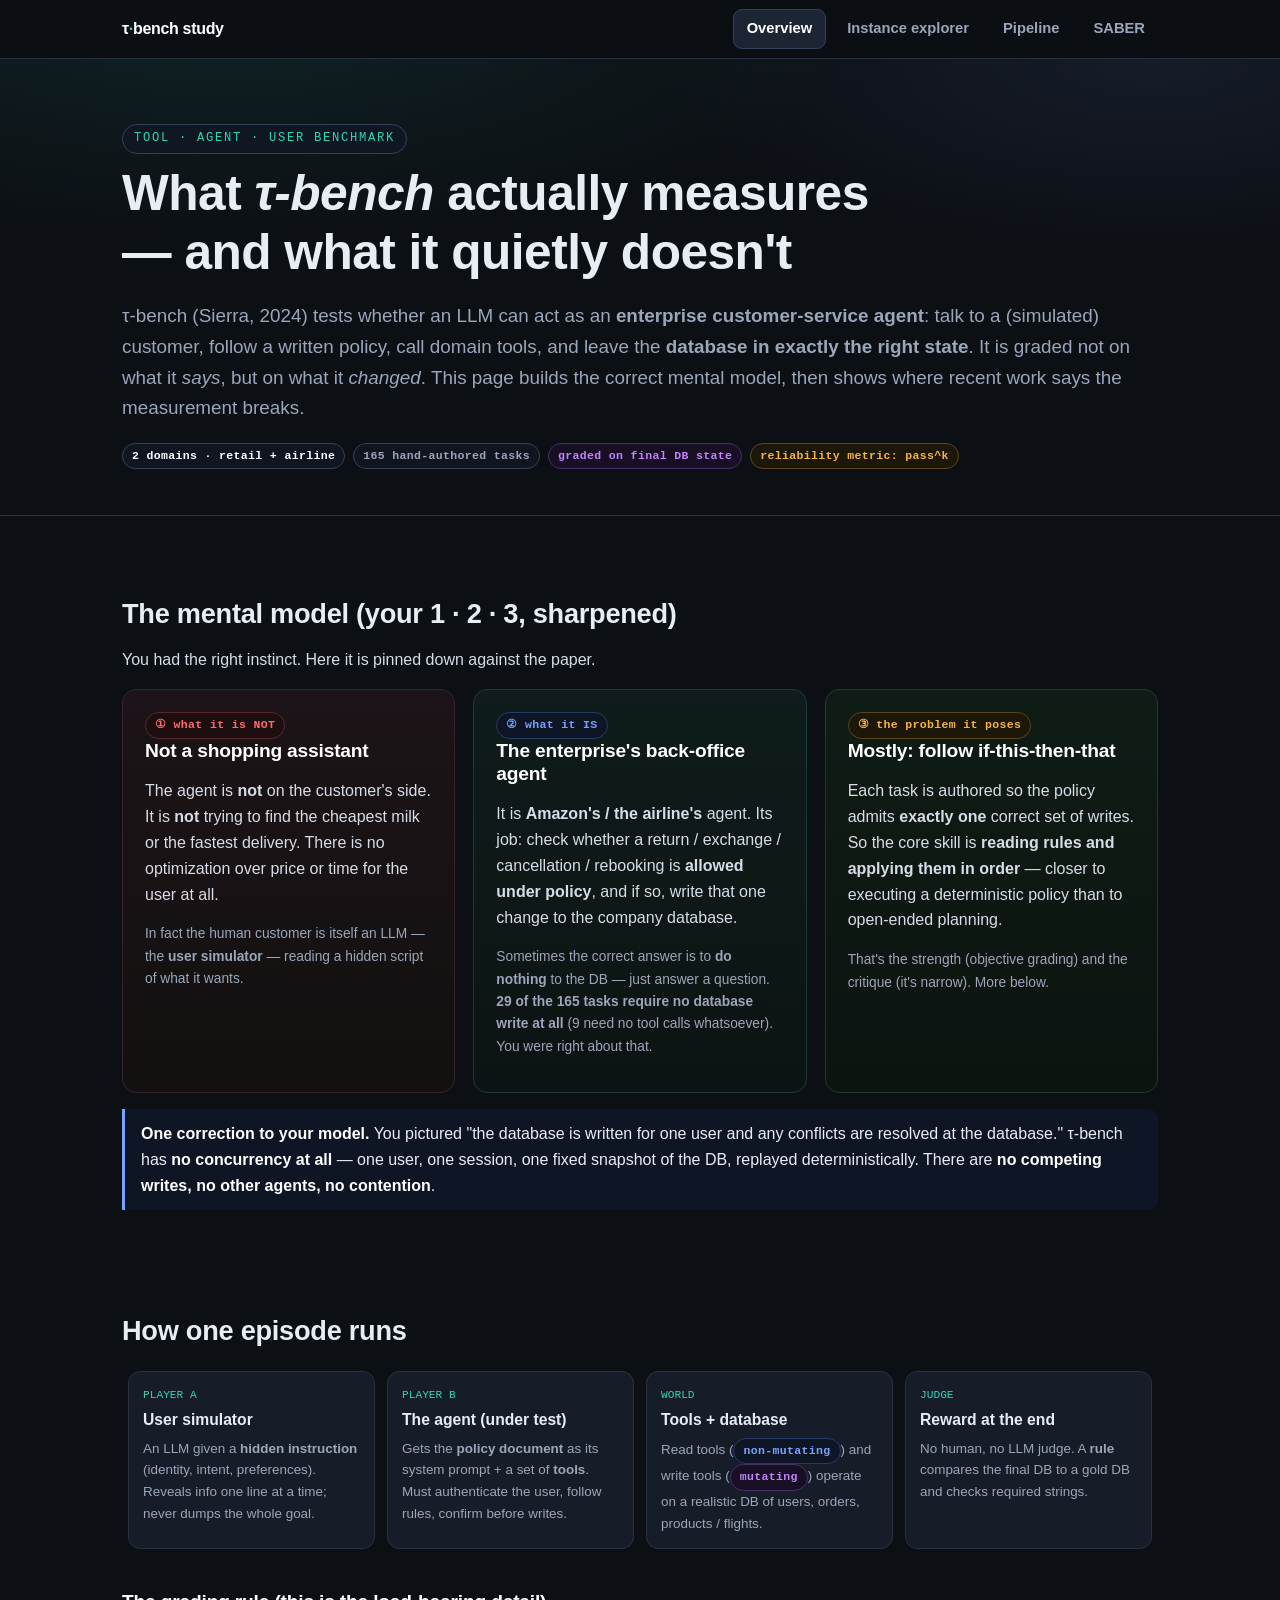
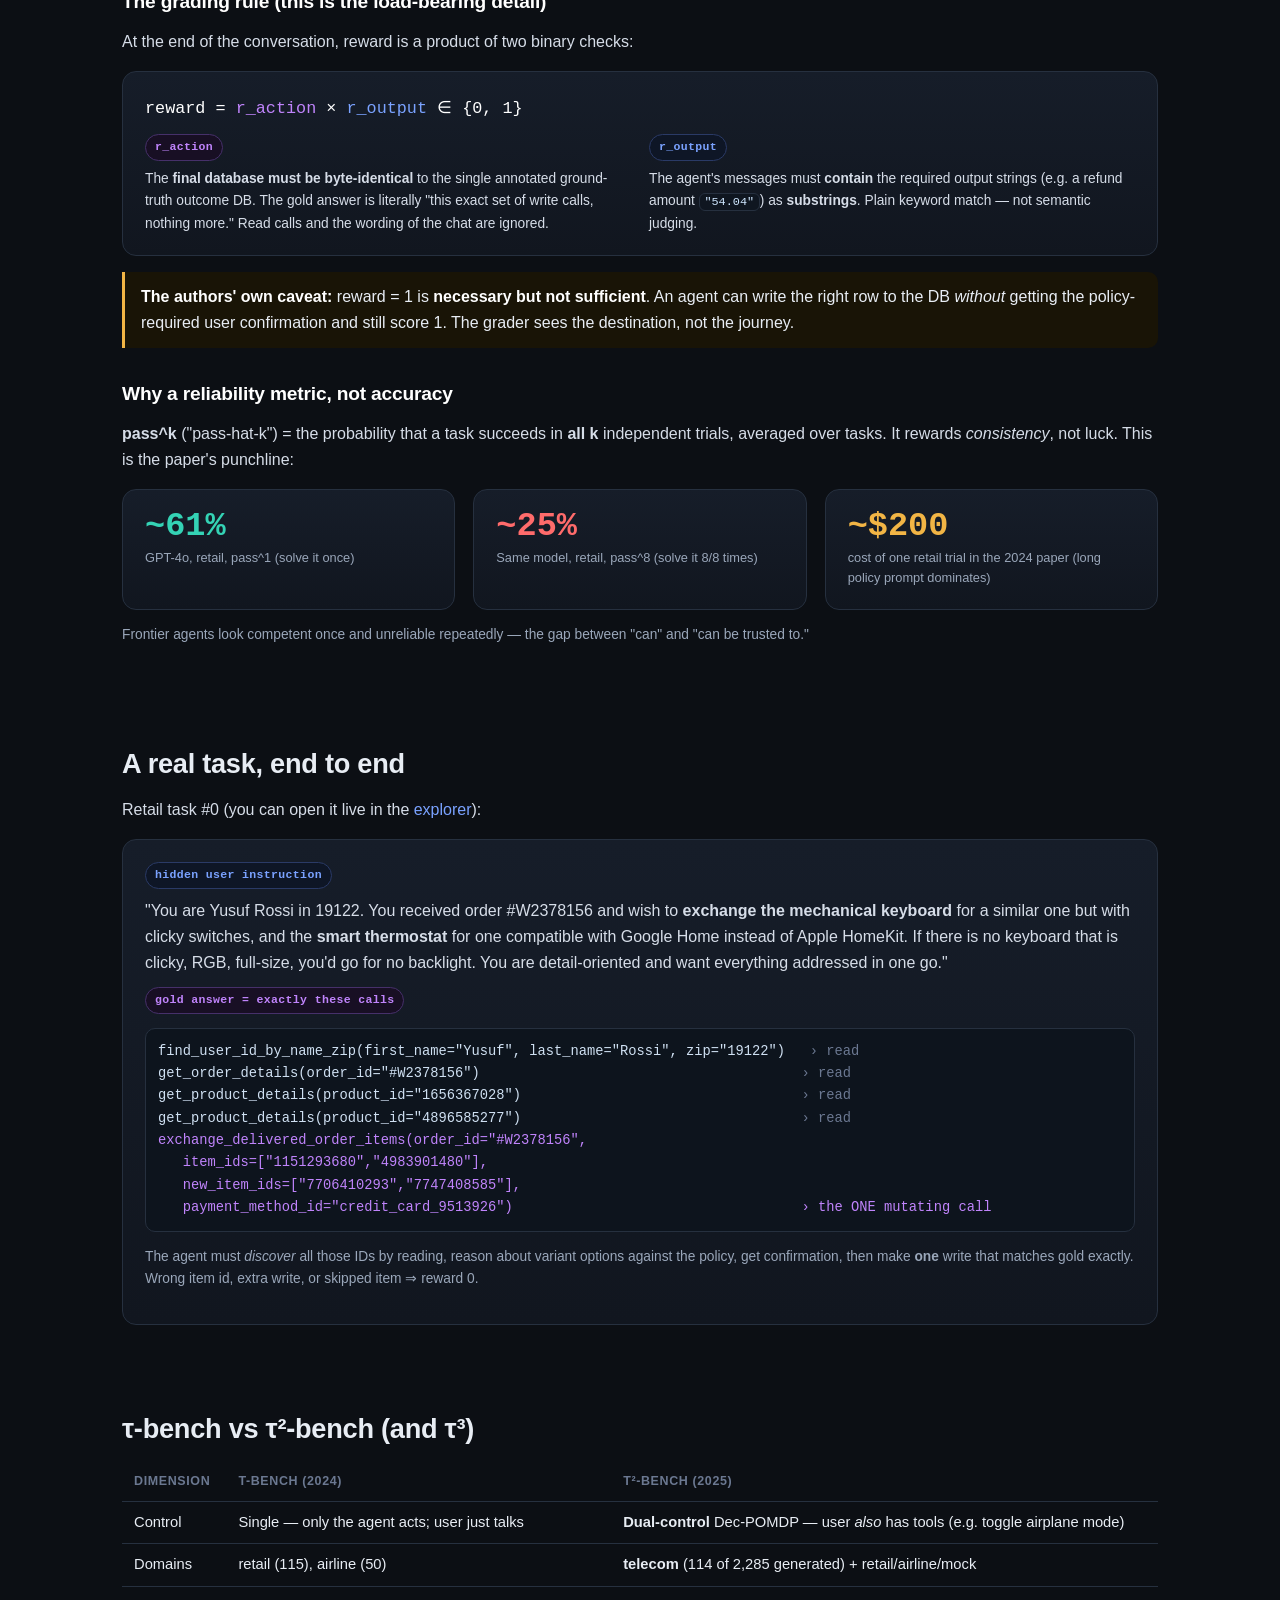
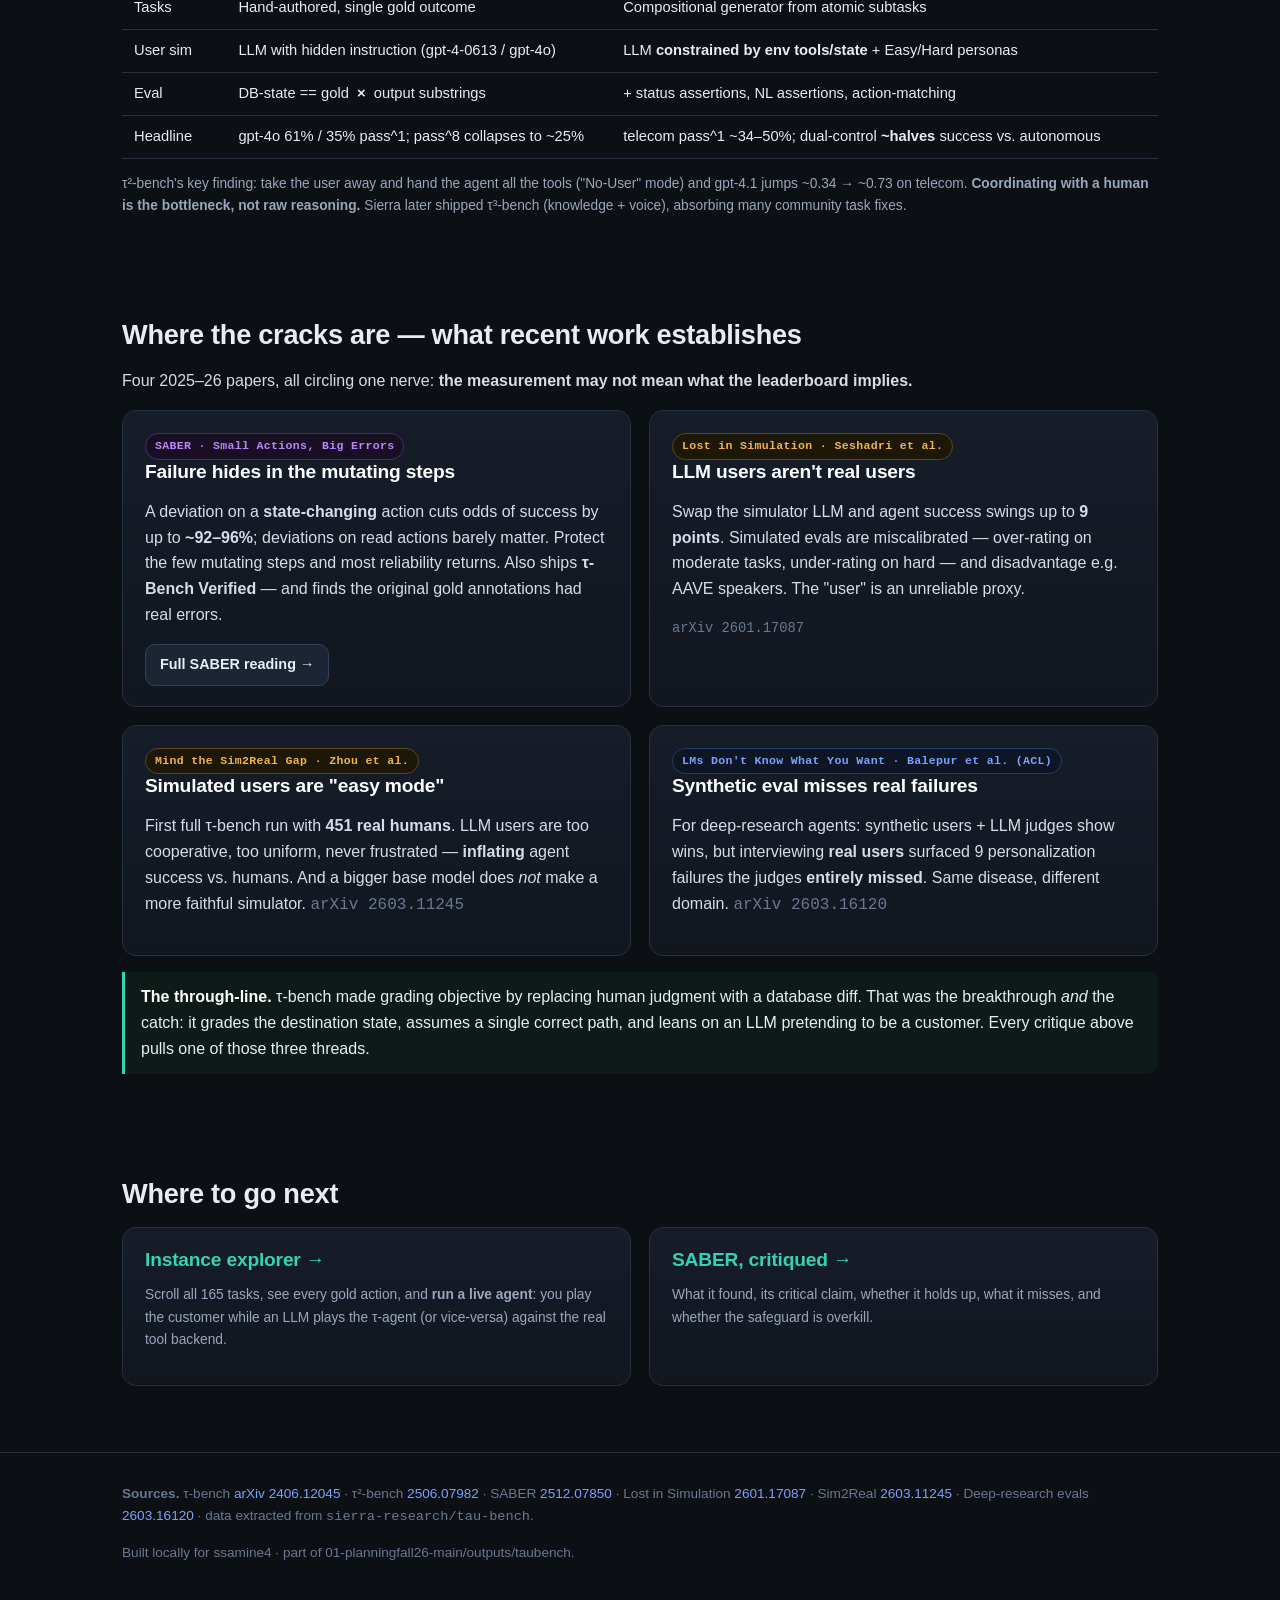
==== commit b3bbad21: "Remove remaining references to lab research direction" ====
--- a/index.html
+++ b/index.html
@@ -70,7 +70,7 @@
   <b>One correction to your model.</b> You pictured "the database is written for one user and any conflicts
   are resolved at the database." τ-bench has <b>no concurrency at all</b> — one user, one session, one
   fixed snapshot of the DB, replayed deterministically. There are <b>no competing writes, no other agents,
-  no contention</b>. That absence is exactly the gap the lab's serializability work aims at.
+  no contention</b>.
 </div>
 </section>
 
